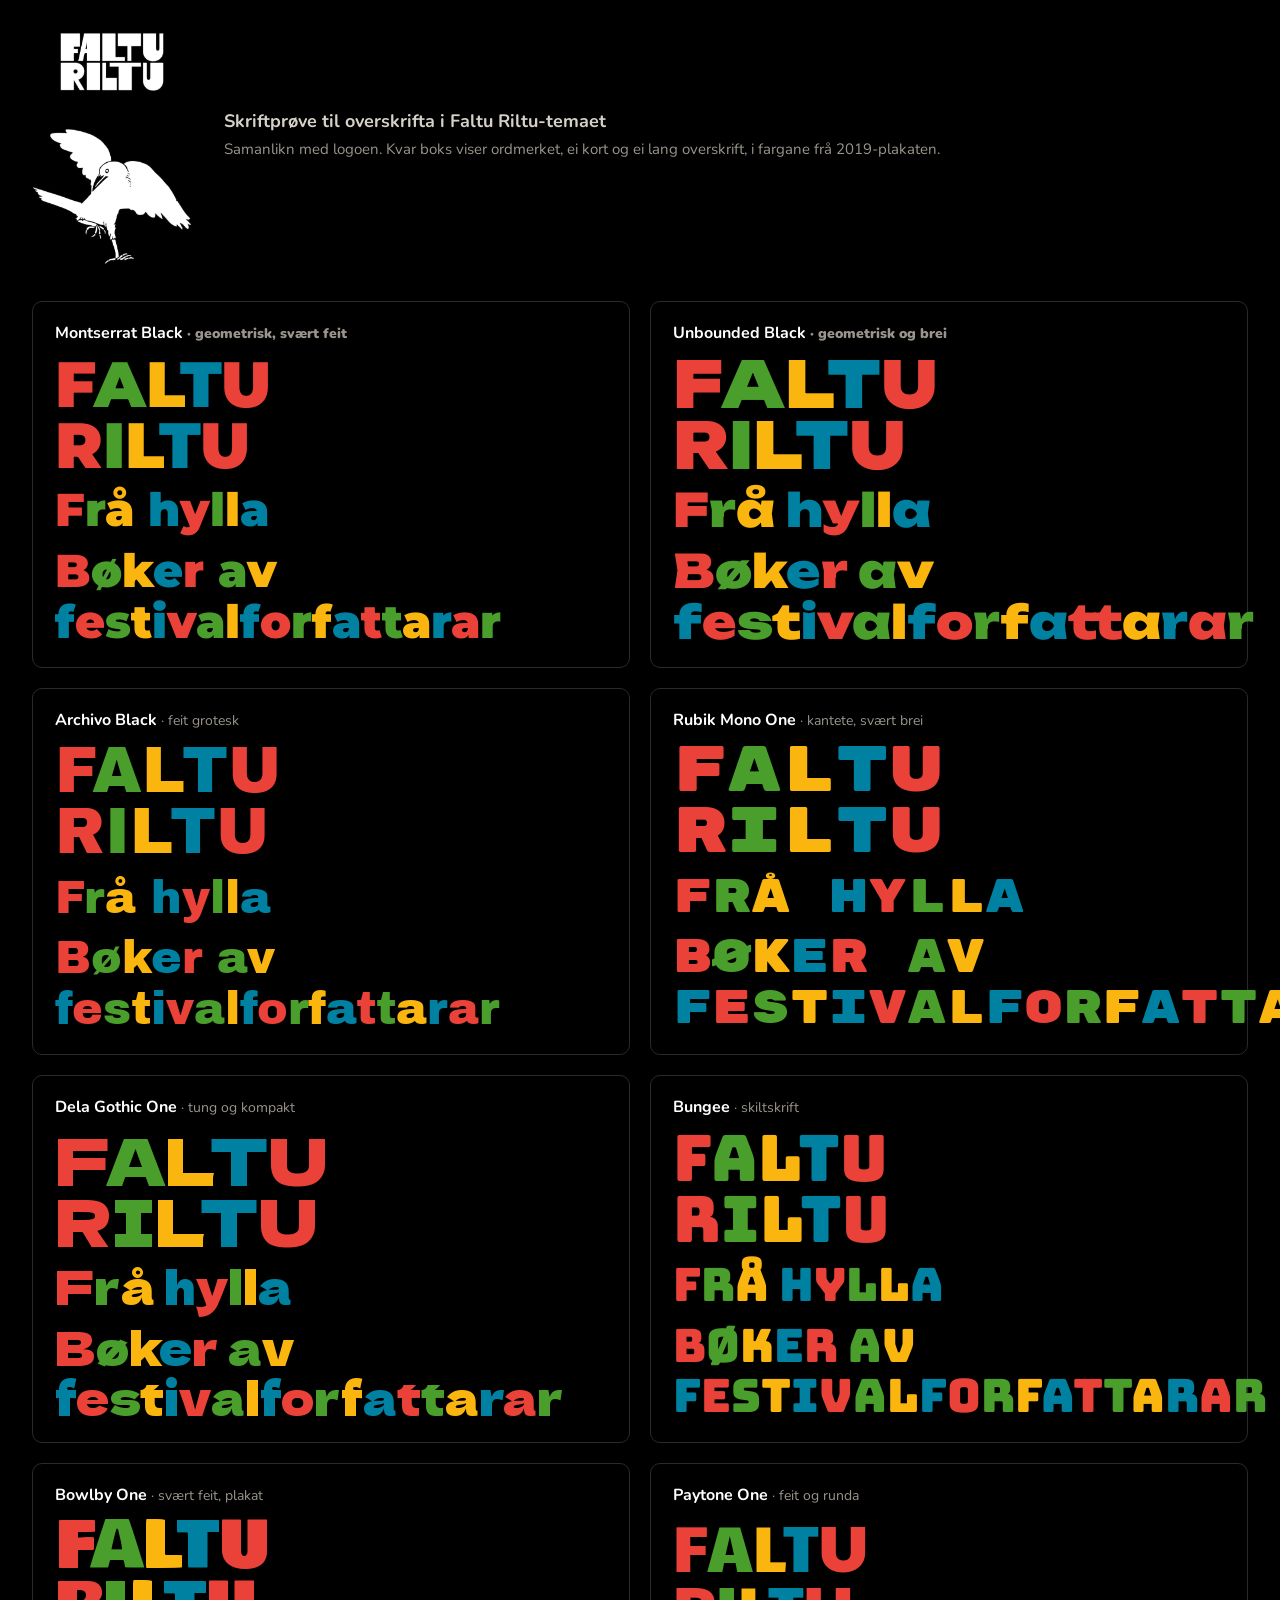
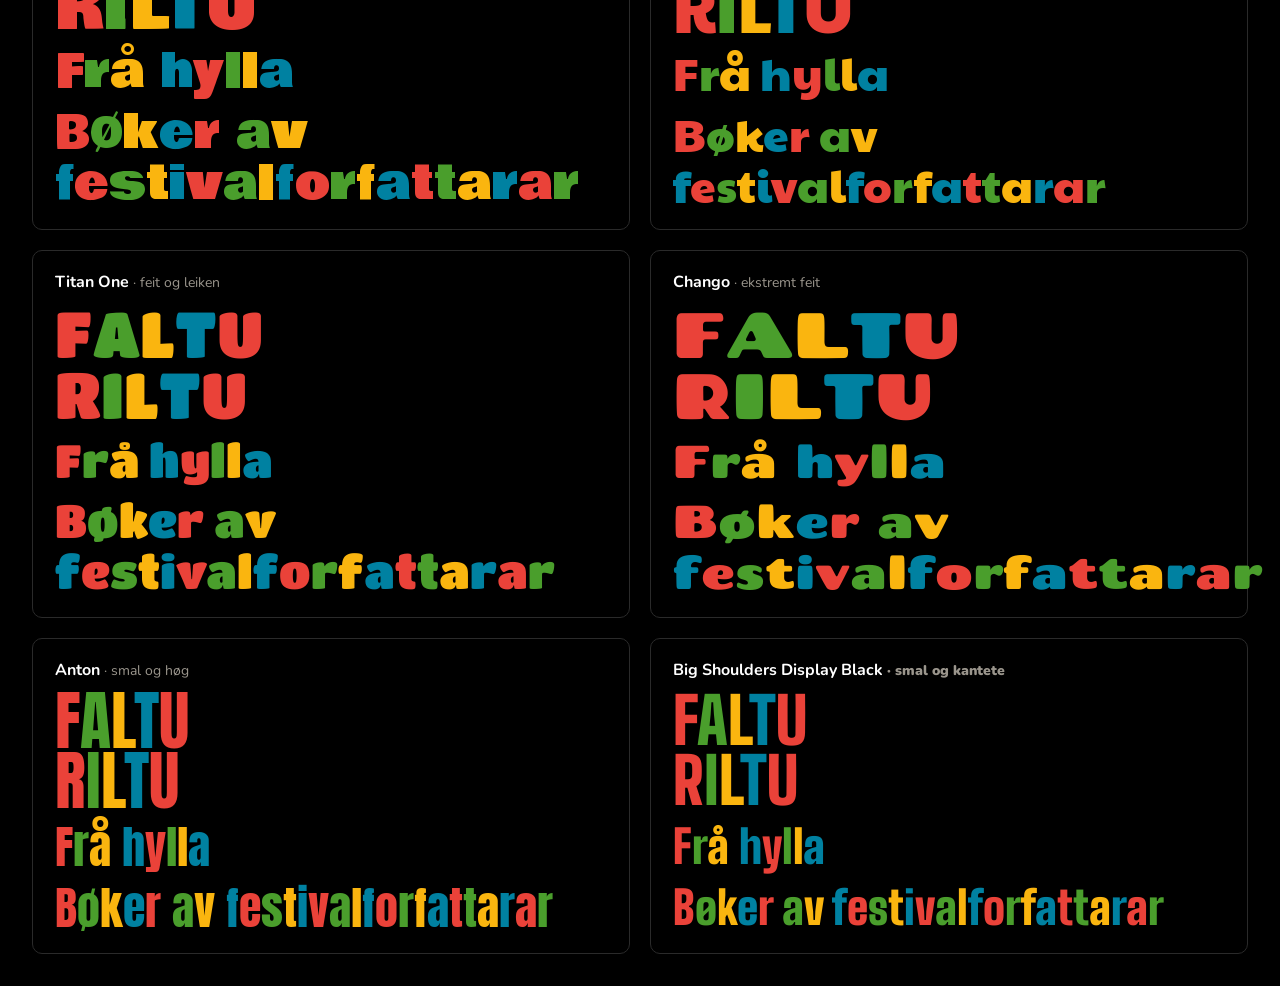
==== fontprove.html @ e84842d6 "Mellombels skriftprøve for overskrifta i Faltu Riltu-temaet Co-Authored-By: Claude Opus 5.5 <noreply" ====
<!DOCTYPE html>
<html lang="nn">
<head>
<meta charset="utf-8">
<meta name="robots" content="noindex">
<meta name="viewport" content="width=device-width, initial-scale=1">
<title>Skriftprøve – Faltu Riltu</title>
<!-- Mellombels side for å velje overskriftsskrift til Faltu Riltu-temaet. Kan slettast etterpå. -->
<link rel="stylesheet" href="https://fonts.googleapis.com/css2?family=Anton&family=Archivo+Black&family=Big+Shoulders+Display:wght@900&family=Bowlby+One&family=Bungee&family=Chango&family=Dela+Gothic+One&family=Montserrat:wght@900&family=Paytone+One&family=Rubik+Mono+One&family=Titan+One&family=Unbounded:wght@900&family=Nunito:wght@700&display=swap">
<style>
  body { margin: 0; background: #000; color: #fff; font-family: Nunito, system-ui, sans-serif; padding: 32px; }
  h1 { font-size: 18px; font-weight: 700; color: #d6d1c8; margin: 0 0 6px; }
  p.hjelp { color: #9a958c; margin: 0 0 28px; font-size: 15px; }
  .topp { display: flex; align-items: center; gap: 32px; margin-bottom: 36px; }
  .topp img { width: 160px; }
  .rutenett { display: grid; grid-template-columns: repeat(auto-fill, minmax(460px, 1fr)); gap: 20px; }
  .prove { border: 1px solid #2a2a2a; border-radius: 10px; padding: 20px 22px; }
  .namn { font-size: 14px; color: #9a958c; margin-bottom: 10px; }
  .namn b { color: #fff; font-size: 16px; }
  .ord { font-size: 46px; line-height: 1.1; }
  .ord.stor { font-size: 64px; line-height: .95; }
  .ord + .ord { margin-top: 10px; }
</style>
</head>
<body>
<div class="topp">
  <img src="falturiltu-logo.png" alt="Faltu Riltu">
  <div>
    <h1>Skriftprøve til overskrifta i Faltu Riltu-temaet</h1>
    <p class="hjelp">Samanlikn med logoen. Kvar boks viser ordmerket, ei kort og ei lang overskrift, i fargane frå 2019-plakaten.</p>
  </div>
</div>
<div class="rutenett" id="rutenett"></div>
<script>
  const SKRIFTER = [
    ["Montserrat Black", "'Montserrat'", 900, "geometrisk, svært feit"],
    ["Unbounded Black", "'Unbounded'", 900, "geometrisk og brei"],
    ["Archivo Black", "'Archivo Black'", 400, "feit grotesk"],
    ["Rubik Mono One", "'Rubik Mono One'", 400, "kantete, svært brei"],
    ["Dela Gothic One", "'Dela Gothic One'", 400, "tung og kompakt"],
    ["Bungee", "'Bungee'", 400, "skiltskrift"],
    ["Bowlby One", "'Bowlby One'", 400, "svært feit, plakat"],
    ["Paytone One", "'Paytone One'", 400, "feit og runda"],
    ["Titan One", "'Titan One'", 400, "feit og leiken"],
    ["Chango", "'Chango'", 400, "ekstremt feit"],
    ["Anton", "'Anton'", 400, "smal og høg"],
    ["Big Shoulders Display Black", "'Big Shoulders Display'", 900, "smal og kantete"],
  ];
  const FARGAR = ["#ea4239", "#4a9e2c", "#fab50f", "#0081a1"];
  const farg = tekst => { let n = 0; return [...tekst].map(t => /\s/.test(t) ? t : `<span style="color:${FARGAR[n++ % 4]}">${t}</span>`).join(""); };
  document.getElementById("rutenett").innerHTML = SKRIFTER.map(([namn, familie, vekt, om]) => `
    <div class="prove" style="font-family:${familie}, sans-serif; font-weight:${vekt}">
      <div class="namn" style="font-family:Nunito"><b>${namn}</b> · ${om}</div>
      <div class="ord stor">${farg("FALTU")}<br>${farg("RILTU")}</div>
      <div class="ord">${farg("Frå hylla")}</div>
      <div class="ord">${farg("Bøker av festivalforfattarar")}</div>
    </div>`).join("");
</script>
</body>
</html>
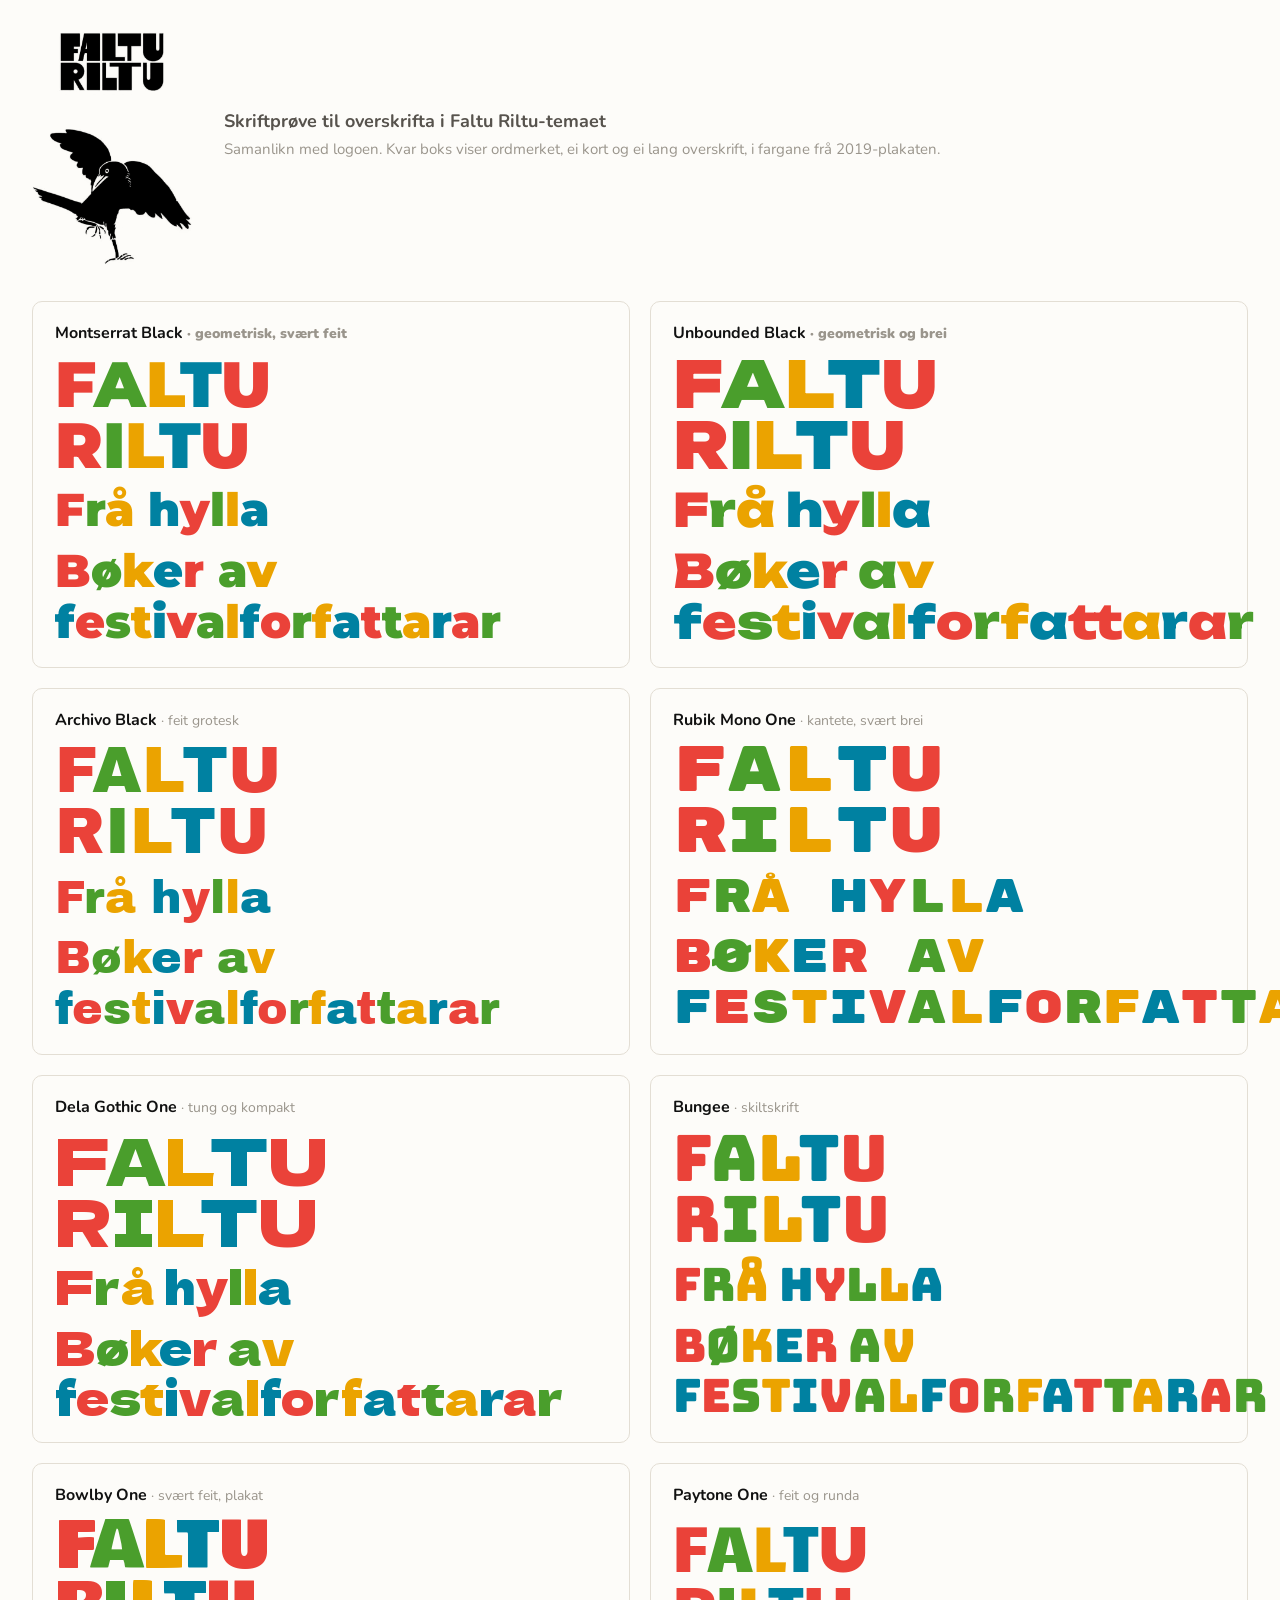
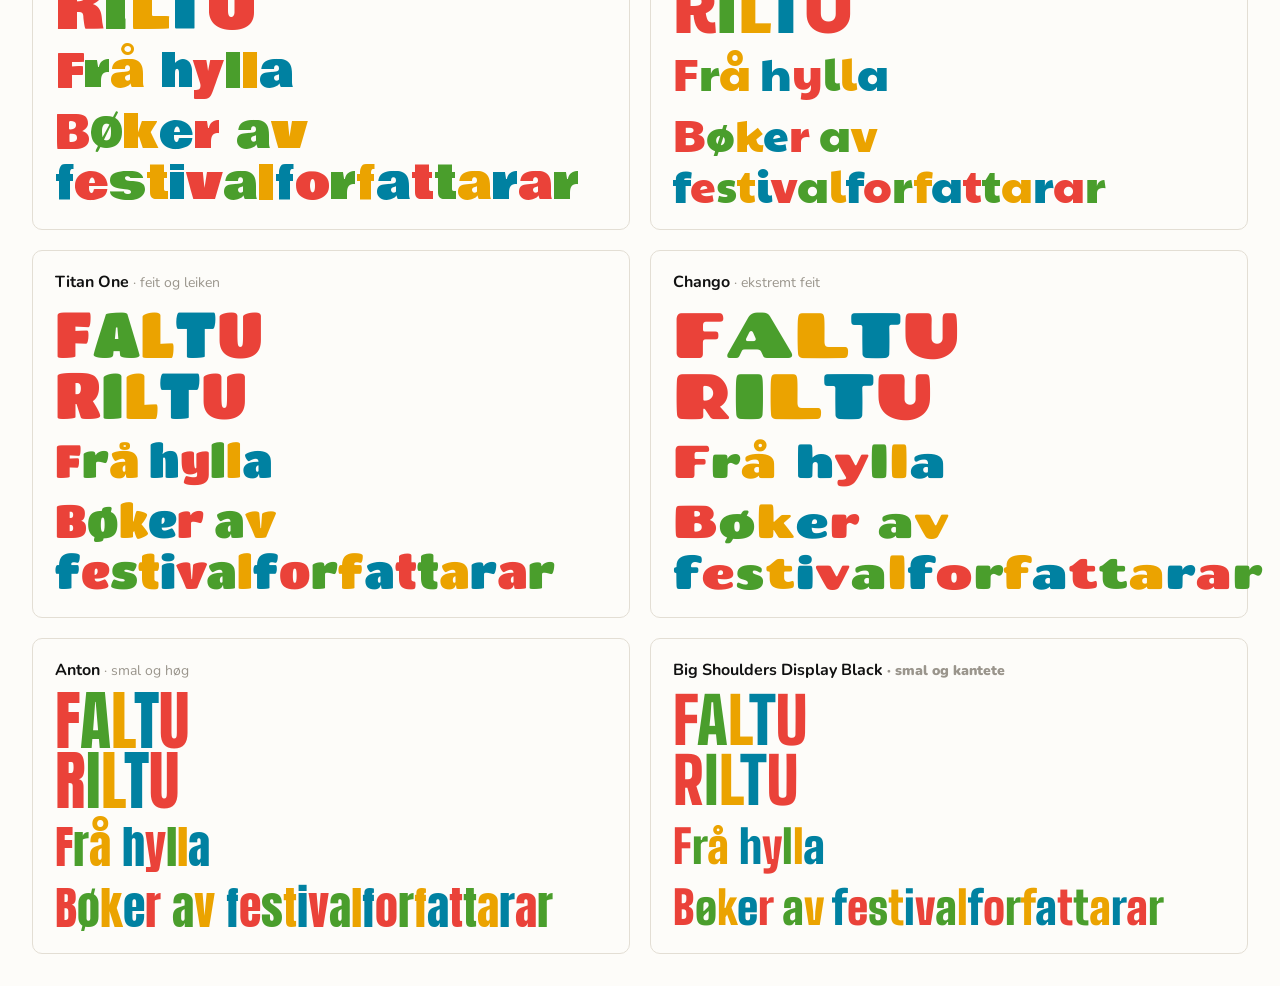
==== commit b8b85289: "Faltu Riltu: lys bakgrunn og svart logo Bakgrunnen er nesten kvit, logoen svart. Raudt er aksentfarg" ====
--- a/fontprove.html
+++ b/fontprove.html
@@ -8,15 +8,15 @@
 <!-- Mellombels side for å velje overskriftsskrift til Faltu Riltu-temaet. Kan slettast etterpå. -->
 <link rel="stylesheet" href="https://fonts.googleapis.com/css2?family=Anton&family=Archivo+Black&family=Big+Shoulders+Display:wght@900&family=Bowlby+One&family=Bungee&family=Chango&family=Dela+Gothic+One&family=Montserrat:wght@900&family=Paytone+One&family=Rubik+Mono+One&family=Titan+One&family=Unbounded:wght@900&family=Nunito:wght@700&display=swap">
 <style>
-  body { margin: 0; background: #000; color: #fff; font-family: Nunito, system-ui, sans-serif; padding: 32px; }
-  h1 { font-size: 18px; font-weight: 700; color: #d6d1c8; margin: 0 0 6px; }
+  body { margin: 0; background: #fdfcf9; color: #111; font-family: Nunito, system-ui, sans-serif; padding: 32px; }
+  h1 { font-size: 18px; font-weight: 700; color: #57534d; margin: 0 0 6px; }
   p.hjelp { color: #9a958c; margin: 0 0 28px; font-size: 15px; }
   .topp { display: flex; align-items: center; gap: 32px; margin-bottom: 36px; }
   .topp img { width: 160px; }
   .rutenett { display: grid; grid-template-columns: repeat(auto-fill, minmax(460px, 1fr)); gap: 20px; }
-  .prove { border: 1px solid #2a2a2a; border-radius: 10px; padding: 20px 22px; }
+  .prove { border: 1px solid #e3ded4; border-radius: 10px; padding: 20px 22px; }
   .namn { font-size: 14px; color: #9a958c; margin-bottom: 10px; }
-  .namn b { color: #fff; font-size: 16px; }
+  .namn b { color: #111; font-size: 16px; }
   .ord { font-size: 46px; line-height: 1.1; }
   .ord.stor { font-size: 64px; line-height: .95; }
   .ord + .ord { margin-top: 10px; }
@@ -46,7 +46,7 @@
     ["Anton", "'Anton'", 400, "smal og høg"],
     ["Big Shoulders Display Black", "'Big Shoulders Display'", 900, "smal og kantete"],
   ];
-  const FARGAR = ["#ea4239", "#4a9e2c", "#fab50f", "#0081a1"];
+  const FARGAR = ["#ea4239", "#4a9e2c", "#eba300", "#0081a1"];
   const farg = tekst => { let n = 0; return [...tekst].map(t => /\s/.test(t) ? t : `<span style="color:${FARGAR[n++ % 4]}">${t}</span>`).join(""); };
   document.getElementById("rutenett").innerHTML = SKRIFTER.map(([namn, familie, vekt, om]) => `
     <div class="prove" style="font-family:${familie}, sans-serif; font-weight:${vekt}">
